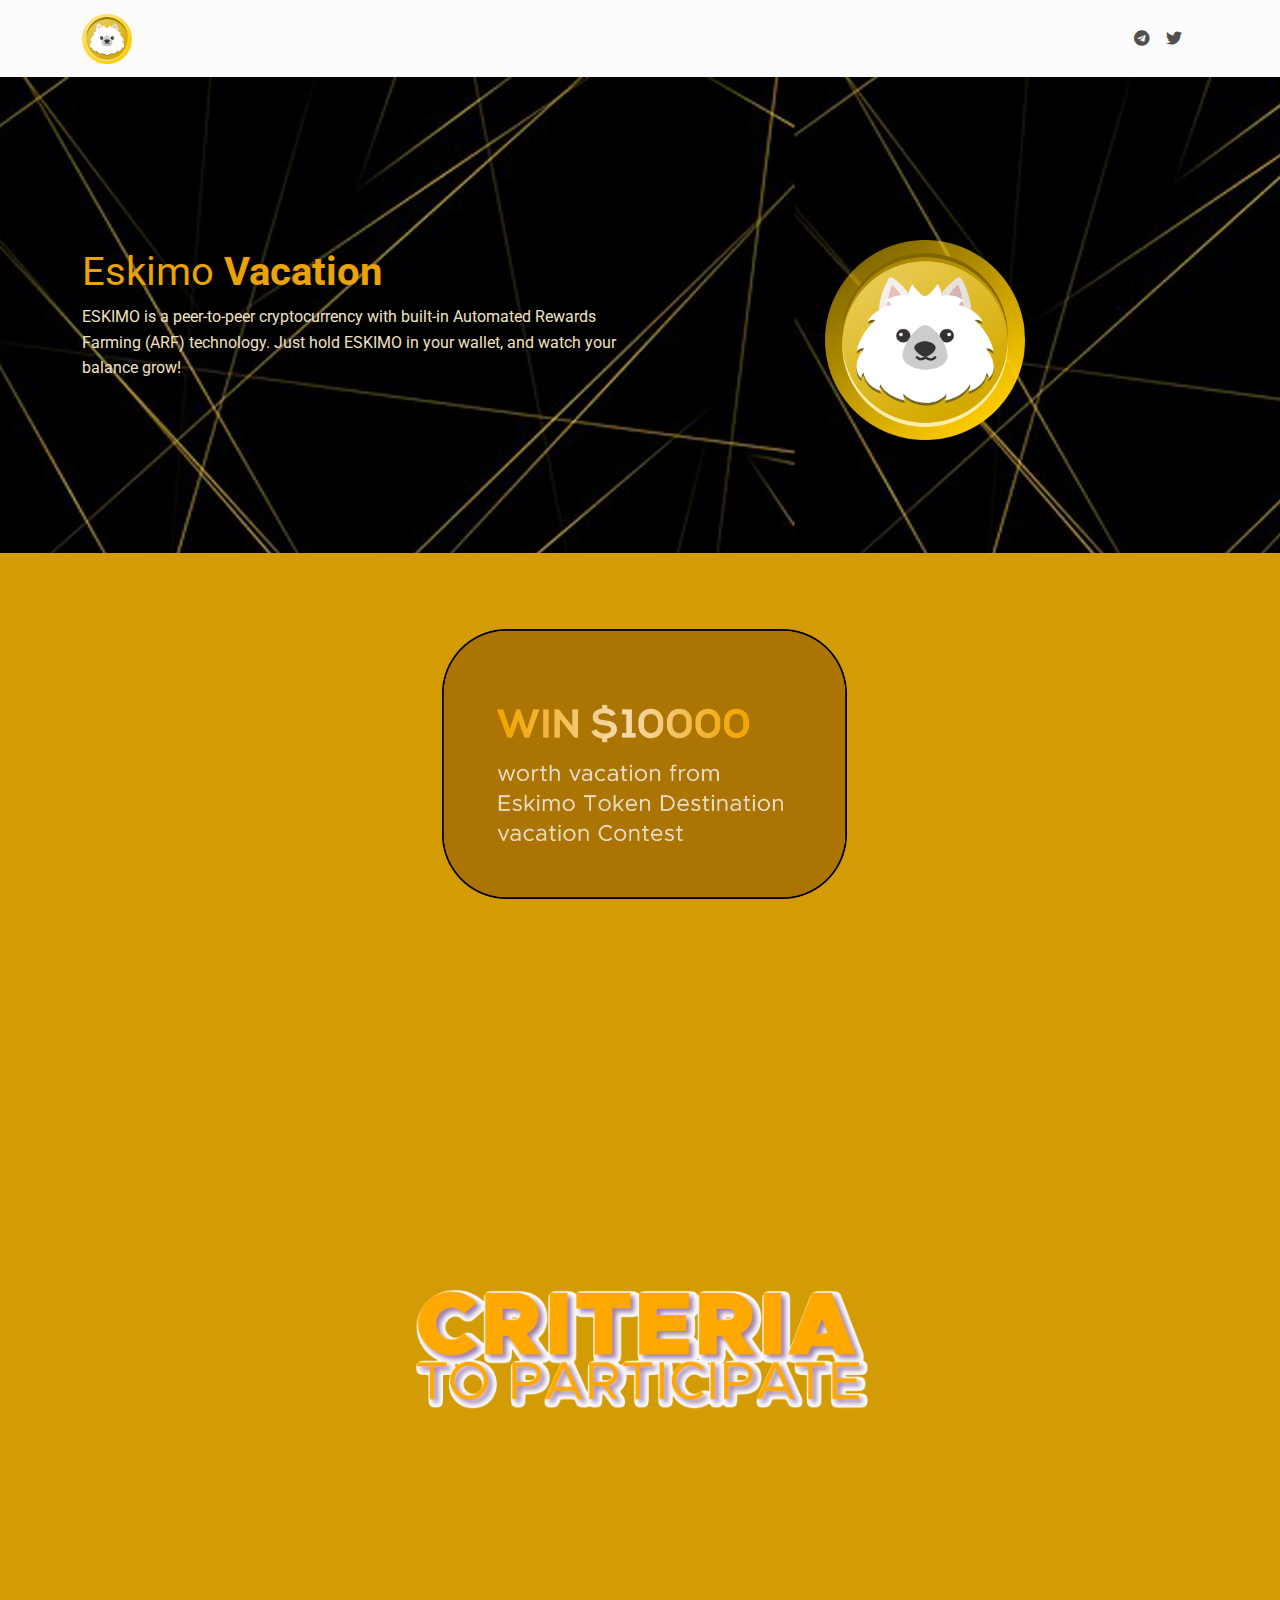
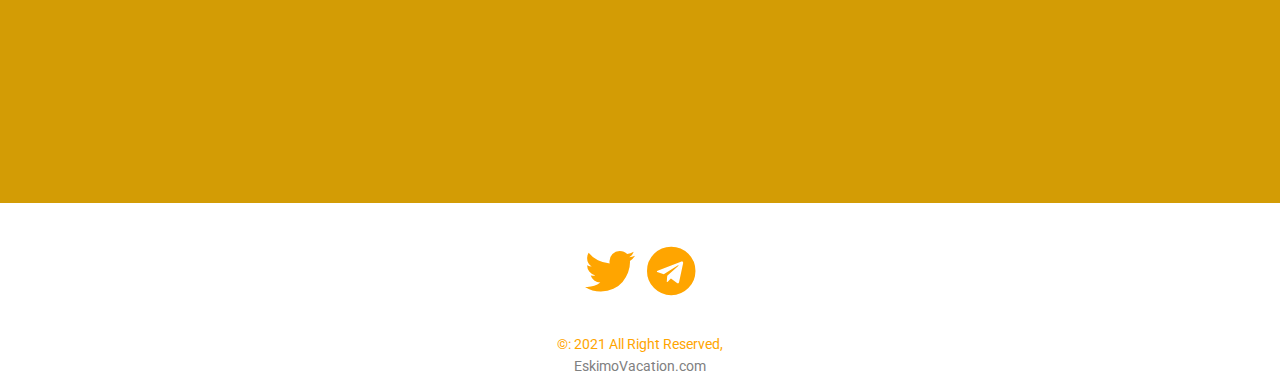
==== index.html @ 18e80b78 "Add files via upload" ====
<!DOCTYPE html>
<html lang="en">
  <head>
    <meta charset="UTF-8" />
    <meta name="viewport" content="width=device-width, initial-scale=1, shrink-to-fit=no" />
    <meta http-equiv="x-ua-compatible" content="ie=edge" />
    <title>Alpha wolf</title>
    <!-- MDB icon -->
    <link rel="icon" href="img/mdb-favicon.ico" type="image/x-icon" />
    <!-- Font Awesome -->
    <link rel="stylesheet" href="https://use.fontawesome.com/releases/v5.15.2/css/all.css" />
    <link rel="stylesheet" href="css/aos.css">
    <link href="https://unpkg.com/aos@2.3.1/dist/aos.css" rel="stylesheet">
    <!-- Google Fonts Roboto -->
    <link
      rel="stylesheet"
      href="https://fonts.googleapis.com/css2?family=Roboto:wght@300;400;500;700&display=swap"
    />
    <!-- MDB -->
    <link rel="stylesheet" href="css/mdb.min.css" />
    <link rel="stylesheet" href="css/custm.css" />
    <link href="https://unpkg.com/aos@2.2/dist/aos.css" rel="stylesheet"/>
    <style>
      body {
        background: rgb(211, 156, 5);
      }
    .header {
      background-image: url("img/header.jpg");
      background-repeat: no-repeat;
      background-size: cover;
      padding: 10px;
    }
  .esk {
    font-size: 40px;
    font-weight: bolder;
    color: rgb(235, 162, 4);
  }
  p {
    color: rgb(240, 224, 195);
  }
  .crit .pa {
    border: 1px solid white;
    padding: 10px;
    border-radius: 10px;
    background-color: white;
    color: orange;
  }
  .crit .p {
    border: 2px solid white;
    padding: 6px;
    border-radius: 10px;
    color: rgb(245, 243, 239);
  }
  .fav {
    color: orange;
  }
 </style>
</head>
<body>
 <!-- Start your project here-->
<!-- Navbar -->
<nav class="navbar navbar-expand-lg navbar-light bg-light">
  <!-- Container wrapper -->
  <div class="container">

  
      <!-- Navbar brand -->
      <a class="navbar-brand mt-2 mt-lg-0" href="#">
        <img src="img/esk.png" width="50px"/>
      </a>
    
    <!-- Collapsible wrapper -->

    <!-- Right elements -->
    <div class="d-flex align-items-center">
      <!-- Icon -->
      <a class="text-reset me-3" href="#">
        <i class="fab fa-telegram"></i>
      </a>

      <!-- Notifications -->
      <a class="text-reset me-3 dropdown-toggle hidden-arrow" href="#" id="navbarDropdownMenuLink" role="button"
        data-mdb-toggle="dropdown" aria-expanded="false">
        <i class="fab fa-twitter"></i>
      </a>

    </div>
    <!-- Right elements -->
  </div>
  <!-- Container wrapper -->
</nav>
<!-- Navbar --> 
<div class="header">
   <div class="hr">
     <div class="container">
      <br>
      <br>
      <br>
      <br>
      <br>
      <br>
        <div class="row">
            <div class="col-md-6">
                <span class="esk"><span style="font-weight: lighter;">Eskimo </span>Vacation</span>
                <p>
                  ESKIMO is a peer-to-peer cryptocurrency with built-in Automated Rewards Farming (ARF) technology. Just hold ESKIMO in
                  your wallet, and watch your balance grow!
                </p>
            </div>
            <div class="col-md-6 text-center">
                 <img src="img/esk.png" data-aos-duration="1000" data-aos="zoom-out-up" width="200px">
            </div>
        </div>
        <br>
        <br>
        <br>
        <br>
        
     </div>
     </div>
</div>
<br>
<br>
<br>
<div class="section text-center">
  <div class="container">
    <div class="row">
      <div class="col-md-3"></div>
      <div class="col-md-6">
          <img src="img/eskv.png" data-aos-duration="1000" data-aos="zoom-out-up" class="card-img-top">
      </div>
      <div class="col-md-3"></div>
    </div>
  </div>
</div>
<br>
<br>
<br>
<div class="main text-center">
     <div class="container">
          <div class="row">
              <div class="col-md-3"></div>
              <div class="col-md-7">
                   <div class="row">
                        <div class="col-md-5">
                            <img src="img/esk.png" class="" width="200px"  data-aos="zoom-out-up" data-aos-duration="1000">
                        </div>
                        <div class="col-md-7">
                            <p style="text-align: justify; padding: 30px;" data-aos="fade-up" data-aos-duration="1000">
                              Participate in the ESKIMO Token Contest and get an opportunity
                              to win $10,000 Worth Vacation to a location in the world
                              that the community will vote and determine. Don’t miss out!
                            </p>
                        </div>
                   </div>
              </div>
              <div class="col-md-2"></div>
          </div>
     </div>
</div>
<br>
<br>
<br>
<div class="crit">
     <div class="container">
          <div class="row">
                <div class="col-md-3"></div>
                <div class="col-md-6">
                     <img src="img/esk.gif" class="card-img-top">
                     <br>
                     <br>
                     <br>
                     <p class="pa" data-aos="fade-up-right" data-aos-duration="1000">
                      Only holders that have at least 0.1 ETH worth of ESKIMO will be able to vote.
                     </p>
                     <p class="pa" data-aos="fade-up-left" data-aos-duration="1000">
                      In order to qualify to win the destination vacation:
                     </p>
                     <br>
                    <p class="p"  data-aos="fade-up" data-aos-duration="1000">
                      You must hold at least 0.1ETH worth of ESKIMO.
                    </p>
                    <p class="p" data-aos="fade-up" data-aos-duration="1000">
                      You must be part of our Telegram group, follow us on Twitter and Instagram for at least thress months.
                    </p>
                </div>
                <div class="col-md-3"></div>
          </div>
     </div>
</div>
<div class="footer" style="text-align: center;color: orange; background-color: white;padding: 10px;font-size: 50px;">
     <div class="container" class="text-white text-center">
          <div class="row">
               <div class="col-md-4"></div>
               <div class="col-md-4">
                  <div class="icos" style="padding: 20px;">
                    <a href="" class="fav"><i class="fab fa-twitter"></i></a>
                    <a href="" class="fav"><i class="fab fa-telegram"></i></a>
                  </div>
                  <div class="last" style="font-size: 14px; color: orange;">
                      &copy: 2021 All Right Reserved,<br><a href="#" style="color: gray;">EskimoVacation.com</a>
                  </div>
               </div>
               <div class="col-md-4"></div>
          </div>
     </div>
</div>
    <!-- End your project here-->
    <script src="js/aos.js"></script>
    <script>
      AOS.init({
        easing: 'ease-in-out-sine'
      });
    </script>
    <!-- MDB -->
    <script src="https://unpkg.com/aos@2.3.1/dist/aos.js"></script>
    <script src="https://unpkg.com/aos@2.2/dist/aos.js"></script>
    <script src="js/jquery.min.js"></script>
    <script src="js/bootstrap.min.js"></script>
    <script type="text/javascript" src="js/mdb.min.js"></script>
    <!-- Custom scripts -->
    <script type="text/javascript"></script>
  </body>
</html>
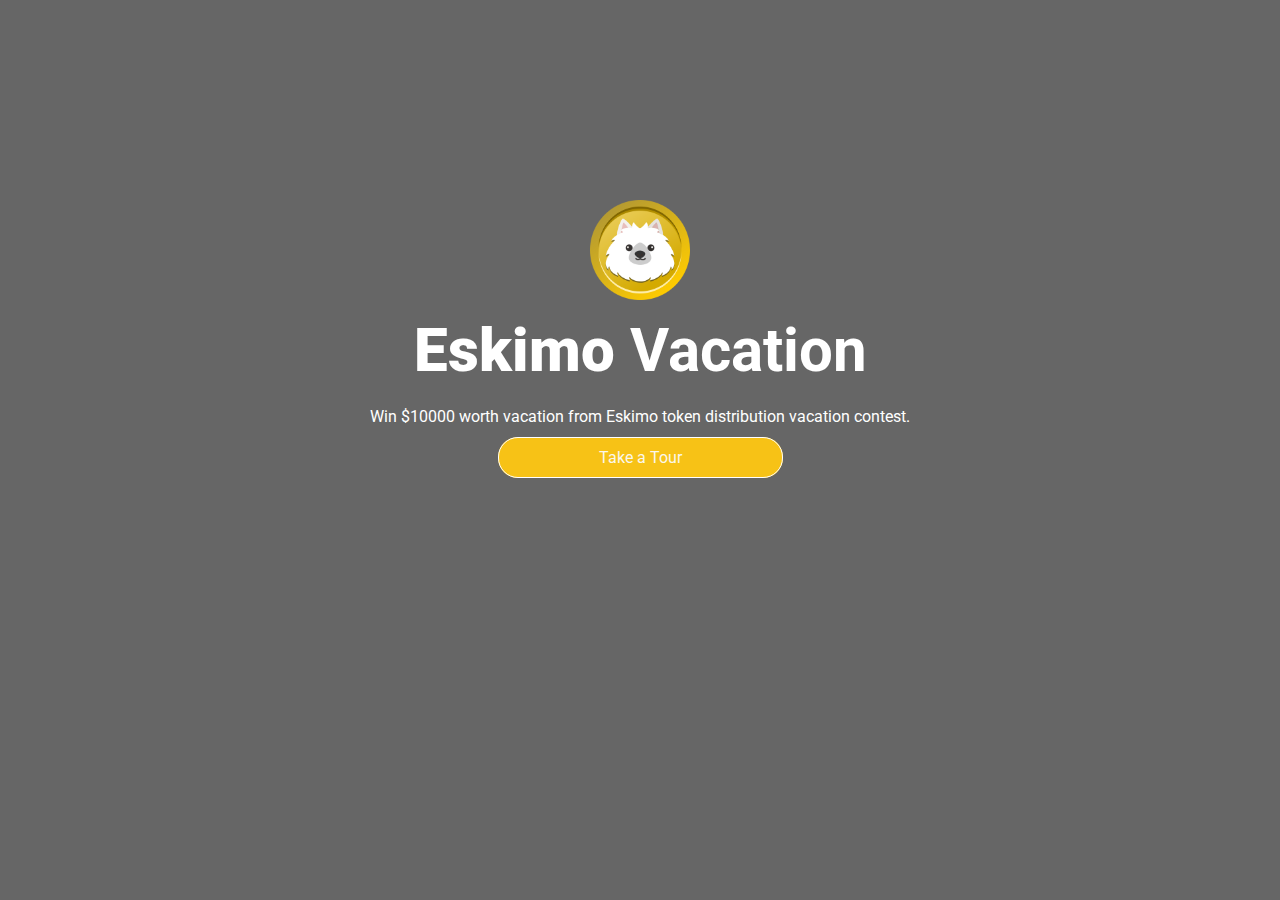
==== commit 343d0447: "Add files via upload" ====
--- a/index.html
+++ b/index.html
@@ -1,224 +1,99 @@
-<!DOCTYPE html>
-<html lang="en">
-  <head>
-    <meta charset="UTF-8" />
-    <meta name="viewport" content="width=device-width, initial-scale=1, shrink-to-fit=no" />
-    <meta http-equiv="x-ua-compatible" content="ie=edge" />
-    <title>Alpha wolf</title>
-    <!-- MDB icon -->
-    <link rel="icon" href="img/mdb-favicon.ico" type="image/x-icon" />
-    <!-- Font Awesome -->
-    <link rel="stylesheet" href="https://use.fontawesome.com/releases/v5.15.2/css/all.css" />
-    <link rel="stylesheet" href="css/aos.css">
-    <link href="https://unpkg.com/aos@2.3.1/dist/aos.css" rel="stylesheet">
-    <!-- Google Fonts Roboto -->
-    <link
-      rel="stylesheet"
-      href="https://fonts.googleapis.com/css2?family=Roboto:wght@300;400;500;700&display=swap"
-    />
-    <!-- MDB -->
-    <link rel="stylesheet" href="css/mdb.min.css" />
-    <link rel="stylesheet" href="css/custm.css" />
-    <link href="https://unpkg.com/aos@2.2/dist/aos.css" rel="stylesheet"/>
-    <style>
-      body {
-        background: rgb(211, 156, 5);
-      }
-    .header {
-      background-image: url("img/header.jpg");
-      background-repeat: no-repeat;
-      background-size: cover;
-      padding: 10px;
-    }
-  .esk {
-    font-size: 40px;
-    font-weight: bolder;
-    color: rgb(235, 162, 4);
-  }
-  p {
-    color: rgb(240, 224, 195);
-  }
-  .crit .pa {
-    border: 1px solid white;
-    padding: 10px;
-    border-radius: 10px;
-    background-color: white;
-    color: orange;
-  }
-  .crit .p {
-    border: 2px solid white;
-    padding: 6px;
-    border-radius: 10px;
-    color: rgb(245, 243, 239);
-  }
-  .fav {
-    color: orange;
-  }
- </style>
-</head>
-<body>
- <!-- Start your project here-->
-<!-- Navbar -->
-<nav class="navbar navbar-expand-lg navbar-light bg-light">
-  <!-- Container wrapper -->
-  <div class="container">
-
-  
-      <!-- Navbar brand -->
-      <a class="navbar-brand mt-2 mt-lg-0" href="#">
-        <img src="img/esk.png" width="50px"/>
-      </a>
-    
-    <!-- Collapsible wrapper -->
-
-    <!-- Right elements -->
-    <div class="d-flex align-items-center">
-      <!-- Icon -->
-      <a class="text-reset me-3" href="#">
-        <i class="fab fa-telegram"></i>
-      </a>
-
-      <!-- Notifications -->
-      <a class="text-reset me-3 dropdown-toggle hidden-arrow" href="#" id="navbarDropdownMenuLink" role="button"
-        data-mdb-toggle="dropdown" aria-expanded="false">
-        <i class="fab fa-twitter"></i>
-      </a>
-
-    </div>
-    <!-- Right elements -->
-  </div>
-  <!-- Container wrapper -->
-</nav>
-<!-- Navbar --> 
-<div class="header">
-   <div class="hr">
-     <div class="container">
-      <br>
-      <br>
-      <br>
-      <br>
-      <br>
-      <br>
-        <div class="row">
-            <div class="col-md-6">
-                <span class="esk"><span style="font-weight: lighter;">Eskimo </span>Vacation</span>
-                <p>
-                  ESKIMO is a peer-to-peer cryptocurrency with built-in Automated Rewards Farming (ARF) technology. Just hold ESKIMO in
-                  your wallet, and watch your balance grow!
-                </p>
-            </div>
-            <div class="col-md-6 text-center">
-                 <img src="img/esk.png" data-aos-duration="1000" data-aos="zoom-out-up" width="200px">
-            </div>
-        </div>
-        <br>
-        <br>
-        <br>
-        <br>
-        
-     </div>
-     </div>
-</div>
-<br>
-<br>
-<br>
-<div class="section text-center">
-  <div class="container">
-    <div class="row">
-      <div class="col-md-3"></div>
-      <div class="col-md-6">
-          <img src="img/eskv.png" data-aos-duration="1000" data-aos="zoom-out-up" class="card-img-top">
-      </div>
-      <div class="col-md-3"></div>
-    </div>
-  </div>
-</div>
-<br>
-<br>
-<br>
-<div class="main text-center">
-     <div class="container">
-          <div class="row">
-              <div class="col-md-3"></div>
-              <div class="col-md-7">
-                   <div class="row">
-                        <div class="col-md-5">
-                            <img src="img/esk.png" class="" width="200px"  data-aos="zoom-out-up" data-aos-duration="1000">
-                        </div>
-                        <div class="col-md-7">
-                            <p style="text-align: justify; padding: 30px;" data-aos="fade-up" data-aos-duration="1000">
-                              Participate in the ESKIMO Token Contest and get an opportunity
-                              to win $10,000 Worth Vacation to a location in the world
-                              that the community will vote and determine. Don’t miss out!
-                            </p>
-                        </div>
-                   </div>
-              </div>
-              <div class="col-md-2"></div>
-          </div>
-     </div>
-</div>
-<br>
-<br>
-<br>
-<div class="crit">
-     <div class="container">
-          <div class="row">
-                <div class="col-md-3"></div>
-                <div class="col-md-6">
-                     <img src="img/esk.gif" class="card-img-top">
-                     <br>
-                     <br>
-                     <br>
-                     <p class="pa" data-aos="fade-up-right" data-aos-duration="1000">
-                      Only holders that have at least 0.1 ETH worth of ESKIMO will be able to vote.
-                     </p>
-                     <p class="pa" data-aos="fade-up-left" data-aos-duration="1000">
-                      In order to qualify to win the destination vacation:
-                     </p>
-                     <br>
-                    <p class="p"  data-aos="fade-up" data-aos-duration="1000">
-                      You must hold at least 0.1ETH worth of ESKIMO.
-                    </p>
-                    <p class="p" data-aos="fade-up" data-aos-duration="1000">
-                      You must be part of our Telegram group, follow us on Twitter and Instagram for at least thress months.
-                    </p>
-                </div>
-                <div class="col-md-3"></div>
-          </div>
-     </div>
-</div>
-<div class="footer" style="text-align: center;color: orange; background-color: white;padding: 10px;font-size: 50px;">
-     <div class="container" class="text-white text-center">
-          <div class="row">
-               <div class="col-md-4"></div>
-               <div class="col-md-4">
-                  <div class="icos" style="padding: 20px;">
-                    <a href="" class="fav"><i class="fab fa-twitter"></i></a>
-                    <a href="" class="fav"><i class="fab fa-telegram"></i></a>
-                  </div>
-                  <div class="last" style="font-size: 14px; color: orange;">
-                      &copy: 2021 All Right Reserved,<br><a href="#" style="color: gray;">EskimoVacation.com</a>
-                  </div>
-               </div>
-               <div class="col-md-4"></div>
-          </div>
-     </div>
-</div>
-    <!-- End your project here-->
-    <script src="js/aos.js"></script>
-    <script>
-      AOS.init({
-        easing: 'ease-in-out-sine'
-      });
-    </script>
-    <!-- MDB -->
-    <script src="https://unpkg.com/aos@2.3.1/dist/aos.js"></script>
-    <script src="https://unpkg.com/aos@2.2/dist/aos.js"></script>
-    <script src="js/jquery.min.js"></script>
-    <script src="js/bootstrap.min.js"></script>
-    <script type="text/javascript" src="js/mdb.min.js"></script>
-    <!-- Custom scripts -->
-    <script type="text/javascript"></script>
-  </body>
-</html>
+<!DOCTYPE html>
+<html lang="en">
+
+<head>
+    <meta charset="UTF-8" />
+    <meta name="viewport" content="width=device-width, initial-scale=1, shrink-to-fit=no" />
+    <meta http-equiv="x-ua-compatible" content="ie=edge" />
+    <title>Eskimo Vacation</title>
+    <!-- MDB icon -->
+    <link rel="icon" href="img/mdb-favicon.ico" type="image/x-icon" />
+    <!-- Font Awesome -->
+    <link rel="stylesheet" href="https://use.fontawesome.com/releases/v5.15.2/css/all.css" />
+    <link rel="stylesheet" href="css/aos.css">
+    <link href="https://unpkg.com/aos@2.3.1/dist/aos.css" rel="stylesheet">
+    <!-- Google Fonts Roboto -->
+    <link rel="stylesheet" href="https://fonts.googleapis.com/css2?family=Roboto:wght@300;400;500;700&display=swap" />
+    <!-- MDB -->
+    <link rel="stylesheet" href="css/mdb.min.css" />
+    <link rel="stylesheet" href="css/custm.css" />
+    <link href="https://unpkg.com/aos@2.2/dist/aos.css" rel="stylesheet" />
+    <style>
+       html, body {
+            background-image: linear-gradient(rgba(0, 0, 0, 0.6),
+                                               rgba(0, 0, 0, 0.6)),
+                                                  url("img/body4.jpg");
+            background-repeat: no-repeat;
+            background-size: cover;
+            height: 100%;
+            padding: 10px;
+            text-align: center;
+            color: white;
+        }
+        .bn {
+            border :1px solid white;
+            padding: 10px 100px;
+            color: white;
+            width: 300px;
+            border-radius: 20px;
+            background-color: rgb(247, 194, 22);
+            color: rgb(250, 247, 236);
+        }
+        @keyframes slideUpFromBottom {
+            0% {
+                transform: translateY(100%);
+            }
+            100% {
+                transform: translateY(0);
+            }
+        }
+
+        img {
+            animation: 1s ease-out 0s 1 slideUpFromBottom;
+        }
+        .vac {
+            animation: 1s ease-out 2s 1 slideUpFromBottom;
+        }
+        p {
+             animation: 1s ease-out 4s 1 slideUpFromBottom;
+        }
+    </style>
+</head>
+
+<body>
+    <!-- Start your project here-->
+    <div class="row">
+        <div class="col-md-3"></div>
+        <div class="col-md-6" style="margin-top: 180px;">
+              <img src="img/esk.png" class="" height="100px"><br><br>
+           <div class="vac">
+                <span class="esk" style="font-size: 60px; line-height: 50px; font-weight: bolder;"><span
+                        style="font-weight: bolder;">Eskimo </span>Vacation</span>
+           </div>
+           <br>
+           
+            <p>
+                Win $10000 worth vacation from Eskimo token distribution vacation contest.
+            </p> 
+            <a href="page.html" class="bn">Take a Tour</a>
+        </div>
+        <div class="col-md-3"></div>
+    </div>
+    <!-- End your project here-->
+    <script src="js/aos.js"></script>
+    <script>
+        AOS.init({
+            easing: 'ease-in-out-sine'
+        });
+    </script>
+    <!-- MDB -->
+    <script src="https://unpkg.com/aos@2.3.1/dist/aos.js"></script>
+    <script src="https://unpkg.com/aos@2.2/dist/aos.js"></script>
+    <script src="js/jquery.min.js"></script>
+    <script src="js/bootstrap.min.js"></script>
+    <script type="text/javascript" src="js/mdb.min.js"></script>
+    <!-- Custom scripts -->
+    <script type="text/javascript"></script>
+</body>
+
+</html>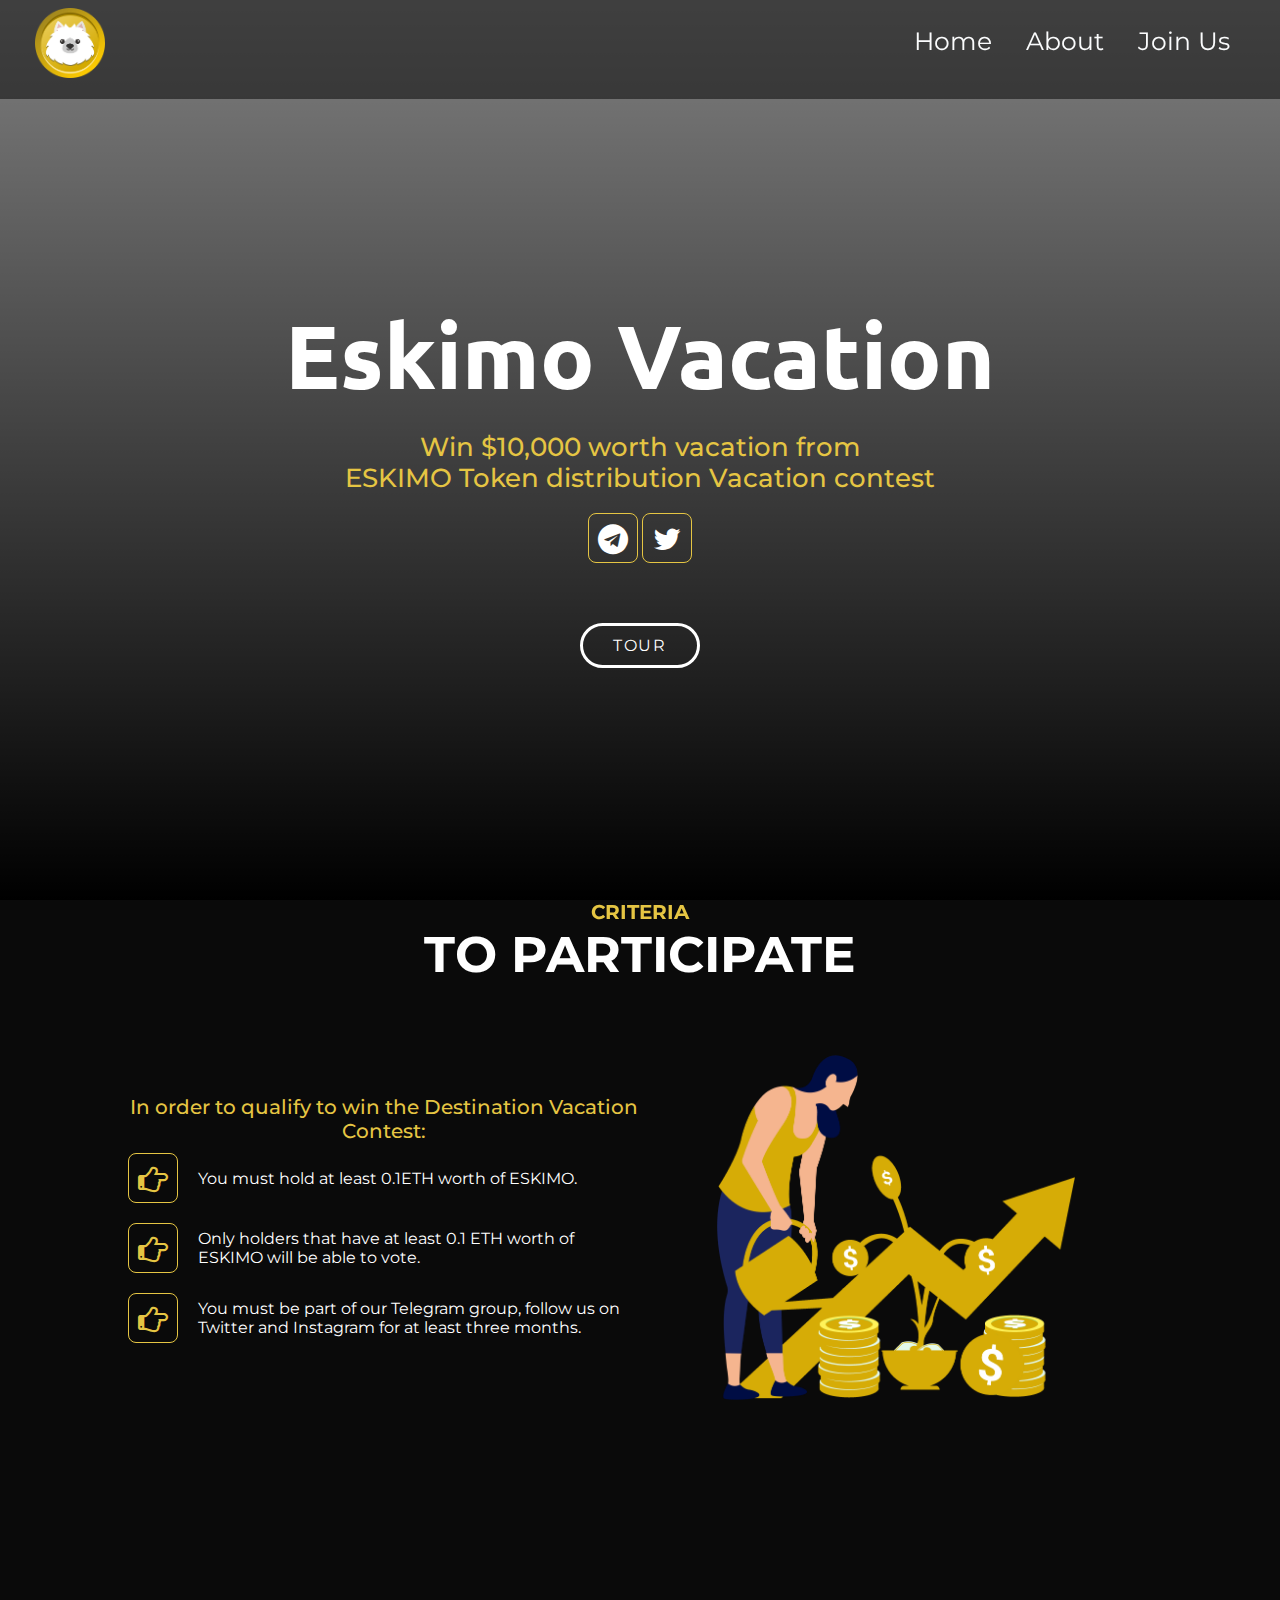
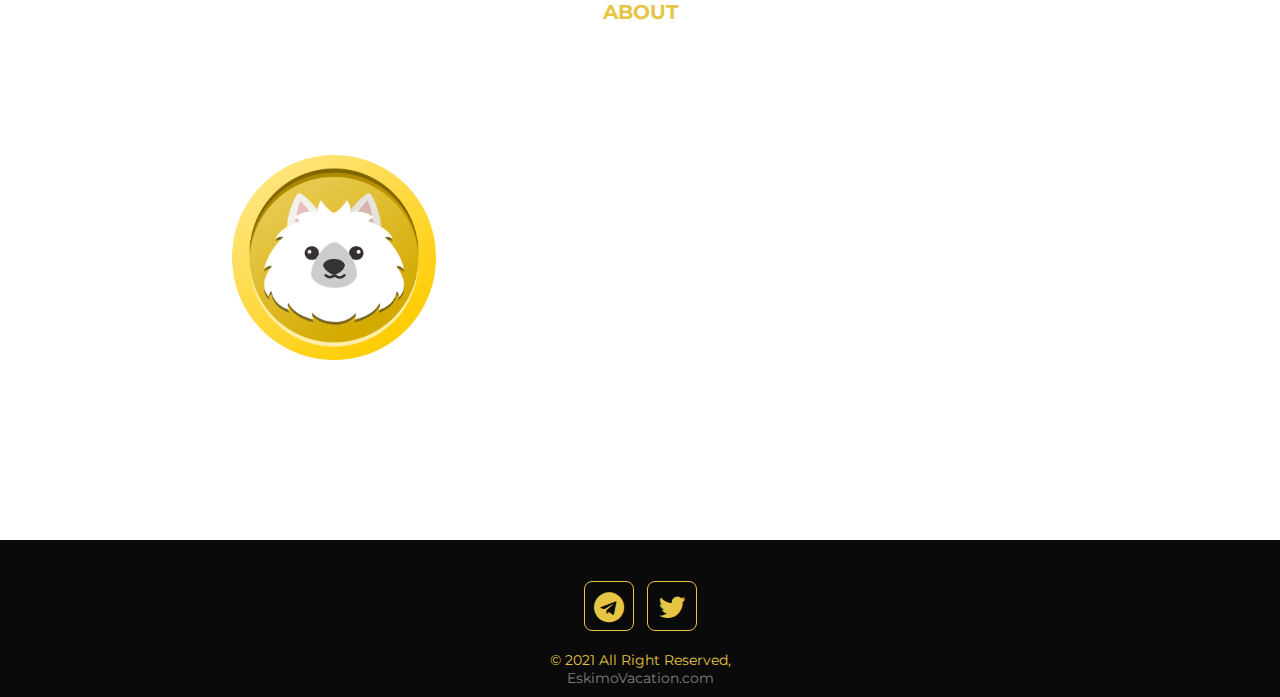
==== commit a5a72d40: "Add files via upload" ====
--- a/index.html
+++ b/index.html
@@ -1,99 +1,134 @@
 <!DOCTYPE html>
 <html lang="en">
+<head>
+    <meta charset="UTF-8">
+    <meta http-equiv="X-UA-Compatible" content="IE=edge">
+    <meta name="viewport" content="width=device-width, initial-scale=1.0">
+    <title></title>
+	<link rel="stylesheet" href="https://stackpath.bootstrapcdn.com/font-awesome/4.7.0/css/font-awesome.min.css">
+	<link rel="stylesheet" href="./css/style.css">
+</head>
+<body>
+<div id="hero">
+	<div class="load"></div>
+	<div class="content">
+		<div class="header">
+			<div class="toggle-btn" onclick="myFunction();">
+				<span></span>
+				<span></span>
+				<span></span>
+			</div>
 
-<head>
-    <meta charset="UTF-8" />
-    <meta name="viewport" content="width=device-width, initial-scale=1, shrink-to-fit=no" />
-    <meta http-equiv="x-ua-compatible" content="ie=edge" />
-    <title>Eskimo Vacation</title>
-    <!-- MDB icon -->
-    <link rel="icon" href="img/mdb-favicon.ico" type="image/x-icon" />
-    <!-- Font Awesome -->
-    <link rel="stylesheet" href="https://use.fontawesome.com/releases/v5.15.2/css/all.css" />
-    <link rel="stylesheet" href="css/aos.css">
-    <link href="https://unpkg.com/aos@2.3.1/dist/aos.css" rel="stylesheet">
-    <!-- Google Fonts Roboto -->
-    <link rel="stylesheet" href="https://fonts.googleapis.com/css2?family=Roboto:wght@300;400;500;700&display=swap" />
-    <!-- MDB -->
-    <link rel="stylesheet" href="css/mdb.min.css" />
-    <link rel="stylesheet" href="css/custm.css" />
-    <link href="https://unpkg.com/aos@2.2/dist/aos.css" rel="stylesheet" />
-    <style>
-       html, body {
-            background-image: linear-gradient(rgba(0, 0, 0, 0.6),
-                                               rgba(0, 0, 0, 0.6)),
-                                                  url("img/body4.jpg");
-            background-repeat: no-repeat;
-            background-size: cover;
-            height: 100%;
-            padding: 10px;
-            text-align: center;
-            color: white;
-        }
-        .bn {
-            border :1px solid white;
-            padding: 10px 100px;
-            color: white;
-            width: 300px;
-            border-radius: 20px;
-            background-color: rgb(247, 194, 22);
-            color: rgb(250, 247, 236);
-        }
-        @keyframes slideUpFromBottom {
-            0% {
-                transform: translateY(100%);
-            }
-            100% {
-                transform: translateY(0);
-            }
-        }
+			<div class="logo">
+				<img src="./img/esk_logo.png" class="logo" alt="Logo">
+			</div>
+			
+			<nav id="nav">
+				<ul>
+					<li><a href="#hero">Home</a></li>
+					<li><a href="#about">About</a></li>
+					<li><a href="#services">Join Us</a></li>
+				</ul>
+			</nav>
+		</div>
 
-        img {
-            animation: 1s ease-out 0s 1 slideUpFromBottom;
-        }
-        .vac {
-            animation: 1s ease-out 2s 1 slideUpFromBottom;
-        }
-        p {
-             animation: 1s ease-out 4s 1 slideUpFromBottom;
-        }
-    </style>
-</head>
+		<div class="hero-text">
+			<h1>Eskimo Vacation</h1>
+			<p>Win $10,000 worth vacation from <br> ESKIMO Token distribution Vacation contest</p>
+			<div class="hero-icon" style="padding: 20px;">
+				<a href="" class="fav"><i class="fa fa-telegram"></i></a>
+				<a href="" class="fav"><i class="fa fa-twitter"></i></a>
+			</div>
+			<a href="#features" type="button" class="cta">TOUR</a>
+		</div>
+			
+	</div>
+</div>
 
-<body>
-    <!-- Start your project here-->
-    <div class="row">
-        <div class="col-md-3"></div>
-        <div class="col-md-6" style="margin-top: 180px;">
-              <img src="img/esk.png" class="" height="100px"><br><br>
-           <div class="vac">
-                <span class="esk" style="font-size: 60px; line-height: 50px; font-weight: bolder;"><span
-                        style="font-weight: bolder;">Eskimo </span>Vacation</span>
-           </div>
-           <br>
-           
-            <p>
-                Win $10000 worth vacation from Eskimo token distribution vacation contest.
-            </p> 
-            <a href="page.html" class="bn">Take a Tour</a>
-        </div>
-        <div class="col-md-3"></div>
-    </div>
-    <!-- End your project here-->
-    <script src="js/aos.js"></script>
-    <script>
-        AOS.init({
-            easing: 'ease-in-out-sine'
-        });
-    </script>
-    <!-- MDB -->
-    <script src="https://unpkg.com/aos@2.3.1/dist/aos.js"></script>
-    <script src="https://unpkg.com/aos@2.2/dist/aos.js"></script>
-    <script src="js/jquery.min.js"></script>
-    <script src="js/bootstrap.min.js"></script>
-    <script type="text/javascript" src="js/mdb.min.js"></script>
-    <!-- Custom scripts -->
-    <script type="text/javascript"></script>
+<section id="features">
+	<div class="title-text">
+		<p>CRITERIA</p>
+		<h1>TO PARTICIPATE</h1>
+	</div>
+
+	<div class="feature-box">
+		<div class="feature-con">
+			<h1>In order to qualify to win the Destination Vacation Contest:</h1>
+			<div class="feature-desc">
+				<div class="feature-icon">
+					<i class="fa fa-hand-o-right"></i>
+				</div>
+				<div class="feature-text">
+					<p>You must hold at least 0.1ETH worth of ESKIMO.</p>
+					
+				</div>
+			</div>
+			<div class="feature-desc">
+				<div class="feature-icon">
+					<i class="fa fa-hand-o-right"></i>
+				</div>
+				<div class="feature-text">
+					<p>Only holders that have at least 0.1 ETH worth of ESKIMO will be able to vote.</p>
+				</div>
+			</div>
+			<div class="feature-desc">
+				<div class="feature-icon">
+					<i class="fa fa-hand-o-right"></i>
+				</div>
+				<div class="feature-text">
+					<p>You must be part of our Telegram group, follow us on Twitter and Instagram for at least three months.</p>
+				</div>
+			</div>
+		</div>
+		<div class="feature-img"><img src="./img/countdown-img.png" alt=""></div>
+	</div>
+</section>
+
+<section id="about">
+	<div class="title-text">
+		<p>ABOUT</p>
+		<h1>ESKIMO TOKEN</h1>
+	</div>
+	<div class="about-box">
+		<div class="about-img"><img src="./img/esk_logo.png" alt=""></div>
+		<div class="feature-con">
+			<!-- <h1>In order to qualify to win the Destination Vacation Contest:</h1> -->
+			<div class="about-desc">
+				<div class="about-text">
+					<p>ESKIMO is a peer-to-peer cryptocurrency with built-in Automated Rewards Farming (ARF) technology. Just hold ESKIMO in your wallet, and watch your balance grow!</p>
+					<br>
+					<p>Participate in the ESKIMO Token Contest and get an opportunity to win $10,000 Worth Vacation to a location in the world
+					that the community will vote and determine. Don’t miss out!</p>
+				</div>
+			</div>
+		</div>
+		
+	</div>
+</section>
+
+
+<div class="footer">
+	<div class="container" class="text-white text-center">
+		<div class="row">
+				<div class="footer-icon" style="padding: 20px;">
+					<a href="" class="fav"><i class="fa fa-telegram"></i></a>
+					<a href="" class="fav"><i class="fa fa-twitter"></i></a>
+				</div>
+				<div class="last" style="font-size: 14px; color: #e5c543;">
+					&copy 2021 All Right Reserved,<br><a href="#" style="color: gray;">EskimoVacation.com</a></div>
+			</div>
+		</div>
+	</div>
+</div>
+
+
+<script>
+	function myFunction(){
+
+		var navbar = document.getElementById('nav');
+		navbar.classList.toggle('show');
+
+	}
+</script>
 </body>
-
 </html>--- a/css/style.css
+++ b/css/style.css
@@ -0,0 +1,443 @@
+@import url("https://fonts.googleapis.com/css2?family=Montserrat:wght@400;500;700&display=swap");
+
+@font-face {
+  font-family: Ubuntu-B;
+  src: url(../fonts/Ubuntu-B.ttf);
+  font-weight: 300;
+  font-style: bold;
+}
+
+* {
+  margin: 0;
+  padding: 0;
+  box-sizing: border-box;
+}
+html {
+  font-family: "Montserrat", sans-serif;
+}
+
+a {
+  text-decoration: none;
+}
+.load {
+  animation: slide 2s;
+}
+#hero {
+  background-repeat: no-repeat;
+  background-size: cover;
+  background-position: center;
+  width: 100%;
+  height: 100vh;
+  animation: slide 40s infinite;
+  animation-direction: reverse;
+}
+.content {
+  background: linear-gradient(rgba(0, 0, 0, 0.5), #000);
+  width: 100%;
+  height: 100%;
+}
+
+.header {
+  display: inline-block;
+  width: 100%;
+  height: 11%;
+  padding: 8px 35px;
+  position: fixed;
+  background: rgba(0, 0, 0, 0.5);
+}
+
+.logo {
+  float: left;
+  width: 70px;
+}
+
+nav {
+  float: right;
+}
+/* nav ul {
+  list-style: none;
+  align-items: center;
+} */
+
+nav ul li {
+  display: inline-block;
+  padding: 18px 15px;
+}
+
+nav ul li a {
+  text-decoration: none;
+  display: inline-block;
+  color: #fbfcfd;
+  font-size: 25px;
+  font-weight: 400;
+  transition: 0.3s;
+}
+
+nav a:hover,
+.nav .active,
+.nav li:hover > a {
+  color: #cfd5da;
+}
+
+/*Hero Section*/
+
+.hero-text {
+  /* left: 50%;
+    top: 50%;
+    transform: translate(-50%, -50%);
+    position: absolute;
+    text-align: center; */
+  text-align: center;
+  color: #fff;
+  padding-top: 300px;
+  justify-content: center;
+}
+
+.hero-text h1 {
+  font-family: Ubuntu-B;
+  font-size: 7vw;
+  font-weight: 200;
+}
+
+.hero-text p {
+  font-size: 2vw;
+  color: #fff;
+  font-weight: 500;
+  margin-top: 20px;
+  color: #e5c543;
+}
+
+.hero-text .cta {
+  display: inline-block;
+  padding: 10px 30px;
+  color: white;
+  background-color: transparent;
+  border: 3px solid #fff;
+  border-radius: 40px;
+  font-size: 1rem;
+  text-transform: uppercase;
+  letter-spacing: 0.1rem;
+  margin-top: 40px;
+  transition: 0.3s ease;
+  transition-property: background-color, color;
+}
+.hero-text .cta:hover {
+  color: #e5c543;
+  background-color: #fff;
+}
+
+.toggle-btn {
+  width: 35px;
+  position: absolute;
+  right: 35px;
+  top: 40px;
+  display: none;
+}
+
+.toggle-btn span {
+  display: inline-block;
+  width: 100%;
+  height: 2px;
+  background-color: #e5c543;
+  float: left;
+  margin-bottom: 8px;
+}
+.hero-icon .fa {
+  width: 50px;
+  height: 50px;
+  font-size: 30px;
+  line-height: 50px;
+  border-radius: 8px;
+  color: #fff;
+  border: 1px solid #e5c543;
+}
+/*  *  
+    *
+    *
+@Media Query Start
+              *
+              *
+              * */
+
+@media (max-width: 992px) {
+  .logo {
+    width: 55px;
+    position: absolute;
+    top: 8px;
+  }
+  .toggle-btn {
+    display: block;
+    width: 35px;
+    position: absolute;
+    top: 31px;
+    right: 45px;
+  }
+  nav {
+    display: none;
+    width: 100%;
+    border-top: 1px solid #fff;
+    padding-top: 16px;
+    margin-top: 79px;
+    background-color: rgba(0, 0, 0, 0.9);
+  }
+  nav ul li {
+    padding: 15px 20px;
+    width: 100%;
+  }
+  nav.show {
+    display: block;
+  }
+  .hero-text h1 {
+    font-size: 12vw;
+  }
+  .hero-text p {
+    font-size: 4vw;
+  }
+
+  .hero-text .cta {
+    font-size: 2vw;
+    font-weight: 600;
+  }
+}
+
+@media (max-width: 576px) {
+  nav {
+    margin-top: 82px;
+  }
+
+  .hero-text h1 {
+    font-size: 20vw;
+    margin-top: -80px;
+  }
+
+  .hero-text p {
+    font-size: 5vw;
+  }
+  .hero-text .cta {
+    font-size: 5vw;
+    font-weight: 600;
+  }
+}
+/*  *  
+    *
+    *
+@MEDIA QUERY END* */
+
+/* HOW TO PARTICIPATE SECTION START */
+#features {
+  width: 100%;
+  height: 700px;
+  padding: padding 70px 0;
+  background-color: rgb(10, 10, 10);
+}
+
+.title-text {
+  text-align: center;
+  padding-bottom: 70px;
+}
+.title-text p {
+  margin: auto;
+  font-size: 20px;
+  color: #e5c543;
+  font-weight: bold;
+  position: relative;
+  z-index: 1;
+  display: inline-block;
+}
+.title-text h1 {
+  font-size: 50px;
+  color: #fff;
+}
+.feature-box {
+  width: 80%;
+  margin: auto;
+  display: flex;
+  flex-wrap: wrap;
+  align-items: center;
+  text-align: center;
+}
+.feature-con {
+  flex-basis: 50%;
+}
+.feature-img {
+  flex-basis: 50%;
+  margin: auto;
+}
+.feature-img img {
+  width: 70%;
+  border-radius: 10px;
+}
+.feature-con h1 {
+  text-align: l;
+  margin-bottom: 10px;
+  font-weight: 500;
+  font-size: 20px;
+  color: #e5c543;
+}
+.feature-desc {
+  display: flex;
+  align-items: center;
+  margin-bottom: 20px;
+}
+.feature-icon .fa {
+  width: 50px;
+  height: 50px;
+  font-size: 30px;
+  line-height: 50px;
+  border-radius: 8px;
+  color: #e5c543;
+  border: 1px solid #e5c543;
+}
+.feature-text p {
+  padding: 0 20px;
+  color: #fff;
+  text-align: initial;
+}
+
+@media screen and (max-width: 770px) {
+  .title-text h1 {
+    font-size: 35px;
+  }
+  .feature-con {
+    flex-basis: 100%;
+  }
+  .feature-img {
+    flex-basis: 100%;
+  }
+  .feature-img img {
+    width: 80%;
+    border-radius: 10px;
+  }
+  .feature-con h1 {
+    text-align: left;
+    margin-top: -40px;
+  }
+}
+
+/* ABOUT SECTION BEGINGS HERE */
+
+#about {
+  background-image: linear-gradient(rgba(0, 0, 0, 0.5), #e5c543),
+    url(../img/body3.jpg);
+  background-attachment: fixed;
+  width: 100%;
+  height: 60vh;
+  position: relative;
+  background-size: cover;
+  background-repeat: no-repeat;
+  z-index: -1;
+}
+
+.about-box {
+  width: 80%;
+  margin: auto;
+  display: flex;
+  flex-wrap: wrap;
+  align-items: center;
+  text-align: center;
+}
+
+.about-img {
+  flex-basis: 50%;
+  margin-left: -50px;
+}
+.about-img img {
+  width: 40%;
+  border-radius: 10px;
+}
+.about-desc {
+  display: flex;
+  align-items: center;
+  margin-bottom: 20px;
+}
+.about-text p {
+  padding: 0 20px;
+  text-align: center;
+  color: #fff;
+}
+
+@media screen and (max-width: 770px) {
+  .title-text h1 {
+    font-size: 35px;
+  }
+  .about-box {
+    width: 100%;
+    margin-top: -35px;
+    display: flex;
+    flex-wrap: wrap;
+    align-items: center;
+    text-align: center;
+  }
+  .about-con {
+    flex-basis: 100%;
+  }
+  .about-img {
+    flex-basis: 100%;
+    margin: 10px 20px;
+  }
+  .about-img img {
+    width: 25%;
+    border-radius: 10px;
+  }
+  .about-con h1 {
+    text-align: left;
+    margin-top: -40px;
+  }
+}
+
+/* FOOTER STARTS HERE */
+
+.footer {
+  text-align: center;
+  color: orange;
+  background-color: rgb(10, 10, 10);
+  padding: 10px;
+  font-size: 50px;
+}
+
+.footer-icon .fa {
+  width: 50px;
+  height: 50px;
+  font-size: 30px;
+  line-height: 50px;
+  border-radius: 8px;
+  color: #e5c543;
+  border: 1px solid #e5c543;
+}
+/*  * HERO ANIMATION START
+              *
+              *
+              * */
+
+@keyframes slide {
+  0% {
+    background-image: url(../img/hero-1.jpg);
+  }
+  20% {
+    background-image: url(../img/hero-1.jpg);
+  }
+  20.1% {
+    background-image: url(../img/hero-6.jpg);
+  }
+  40% {
+    background-image: url(../img/hero-6.jpg);
+  }
+  40.1% {
+    background-image: url(../img/hero-3.jpg);
+  }
+  60% {
+    background-image: url(../img/hero-3.jpg);
+  }
+  60.1% {
+    background-image: url(../img/hero-4.jpg);
+  }
+  80% {
+    background-image: url(../img/hero-4.jpg);
+  }
+  80.1% {
+    background-image: url(../img/hero-5.jpg);
+  }
+  100% {
+    background-image: url(../img/hero-5.jpg);
+  }
+}
